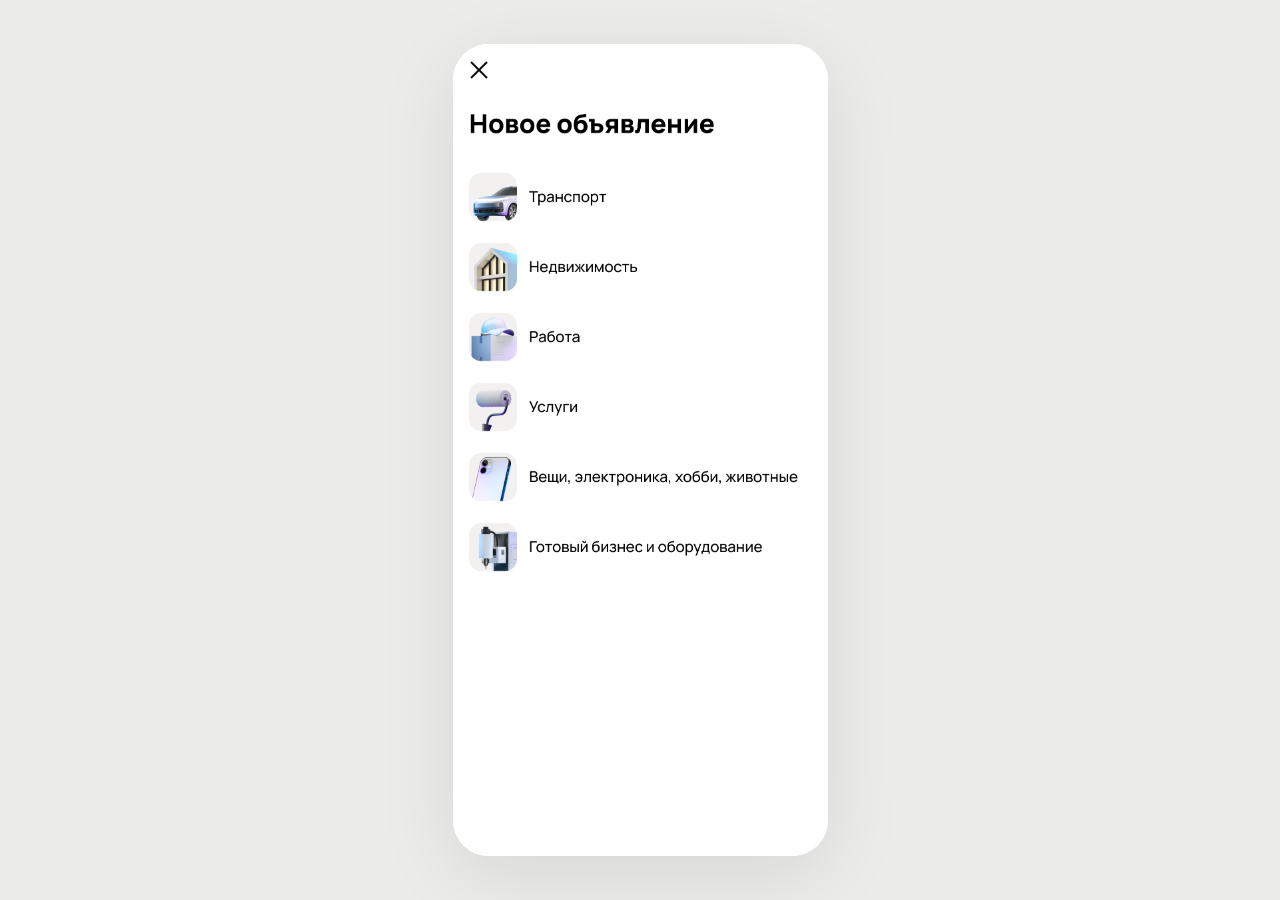
==== discounts-v39/index.html @ e060a644 "Опубликовать прототип скидок v39 на семь дней" ====
<!doctype html>
<html lang="ru"><head><meta charset="utf-8"><meta name="viewport" content="width=device-width, initial-scale=1, viewport-fit=cover"><meta name="theme-color" content="#ffffff"><meta name="description" content="Прототип выбора акций и скидок для объявления"><title>Привлеките покупателей</title><link rel="stylesheet" href="style.css?v=39"><link rel="preload" as="image" href="assets/product-boots.png"></head>
<body><div class="stage"><main class="phone" id="app">
<div id="screen"><header class="header" id="header"><div class="status"><img src="assets/status-bar.png" alt="9:41"></div><nav class="nav"><button class="back" aria-label="Назад" data-action="back"><img src="assets/icon-back.png" alt=""></button><button class="save" data-action="save">Сохранить и выйти</button></nav><div class="compactWrap" aria-hidden="true"><div class="compactProduct"><img src="assets/product-boots.png" alt=""><div class="productInfo"><div class="price"><strong data-price>5 000 ₽</strong><del data-old hidden aria-label="5 000 ₽"><img class="oldPriceImage" src="assets/old-price-header.png" alt="5 000 ₽"></del></div><div class="badges smallBadges" data-badges></div></div></div></div></header>
<div class="scroll" id="scroll"><section class="intro"><h1 class="title"><img src="assets/page-title.png" alt="Привлеките покупателей"></h1><div class="product"><img src="assets/product-boots.png" alt="Коричневые ботинки Hermes"><div class="productInfo"><div class="price"><strong data-price>5 000 ₽</strong><del data-old hidden aria-label="5 000 ₽"><img class="oldPriceImage" src="assets/old-price-header.png" alt="5 000 ₽"></del></div><span class="productName">Ботинки Hermes</span><div class="badges" data-badges></div></div></div><div class="visibility"><img src="assets/icon-eye.png" alt="">Скидки повышают просмотры до x3</div></section>
<section class="options"><div class="sales"><div class="salesTitle"><strong>Распродажи Авито</strong><button aria-label="Как работают распродажи" class="help" data-sheet="sales"><img src="assets/icon-help.png" alt=""></button></div><div class="carousel" id="carousel" aria-label="Распродажи" tabindex="0">
<article class="saleCard"><div class="cardHeading"><img src="assets/sale-hvatamba.png" alt=""><strong>Хватамба</strong><button class="toggle" role="switch" aria-checked="false" aria-label="Участие в Хватамбе" data-toggle="hvatamba"><img src="assets/toggle-off.png" alt=""></button></div><p class="description">12 авг – 20 сен · ещё 7 дней.<br>Товары продаются до 41% быстрее</p><div class="saleFooter"><button class="pill" data-sheet="hvatamba"><span>Скидка <span data-percent="hvatamba">20</span>%</span> <img class="chevron" src="assets/icon-chevron.png" alt=""></button><div class="salePrice"><del aria-label="5 000 ₽"><img class="oldPriceImage" src="assets/old-price-sale.png" alt="5 000 ₽"></del><span id="hvatambaPrice">4 000 ₽</span></div></div></article>
<article class="saleCard"><div class="cardHeading"><img src="assets/sale-lovita.png" alt=""><strong>Ловита</strong><button class="toggle" role="switch" aria-checked="false" aria-label="Участие в Ловите" data-toggle="lovita"><img src="assets/toggle-off.png" alt=""></button></div><p class="description">После окончания Хватамбы<br>Начнётся автоматически</p><div class="saleFooter"><button class="pill" data-sheet="lovita"><span>Скидка <span data-percent="lovita">10</span>%</span> <img class="chevron" src="assets/icon-chevron.png" alt=""></button><div class="salePrice"><del aria-label="5 000 ₽"><img class="oldPriceImage" src="assets/old-price-sale.png" alt="5 000 ₽"></del><span id="lovitaPrice">4 500 ₽</span></div></div></article>
</div></div>
<article class="optionCard"><div class="cardHeading"><img src="assets/delivery-discount.png" alt=""><strong>Скидка на доставку</strong><button class="toggle" role="switch" aria-checked="false" aria-label="Скидка на доставку" data-toggle="delivery"><img src="assets/toggle-off.png" alt=""></button></div><p class="description">Предложите её покупателям — шансов на продажу будет до 2,5 раз больше</p><button class="pill" data-sheet="delivery"><span id="deliveryValue">350 ₽</span> <img class="chevron" src="assets/icon-chevron.png" alt=""></button></article>
<article class="optionCard"><div class="cardHeading"><img src="assets/quantity-discount.png" alt=""><strong>Скидка за количество</strong><button class="toggle" role="switch" aria-checked="false" aria-label="Скидка за количество" data-toggle="quantity"><img src="assets/toggle-off.png" alt=""></button></div><p class="description">Снижайте цену за заказ нескольких товаров — так покупают до 25% больше</p><button class="pill" data-sheet="quantity"><span id="quantityValue">10% от 3 товаров</span> <img class="chevron" src="assets/icon-chevron.png" alt=""></button></article>
</section></div>
<footer class="footer"><button class="total" data-sheet="total"><span>Вы получите за товар</span><span class="dots"></span><strong data-payout aria-live="polite">5 000 ₽</strong></button><button class="primary continueButton" disabled aria-label="Продолжить"><img src="assets/continue-button.png" alt=""></button><div class="home"><i></i></div></footer></div>
<div class="overlay" id="overlay" hidden><div class="scrim" data-action="close"></div><section class="sheet" role="dialog" aria-modal="true" aria-labelledby="sheetTitle" tabindex="-1"><div class="handle"></div><button class="close" aria-label="Закрыть" data-action="close">×</button><div id="sheetContent"></div></section></div>
<div class="toast" id="toast" role="status"></div>
</main></div><script src="app.js?v=39"></script><script src="intro.js?v=39"></script><script src="confetti.js?v=39"></script></body></html>
---- discounts-v39/style.css ----
@font-face { font-family: 'Avito Text'; src: url('fonts/AvitoSansText-Regular.woff2') format('woff2'); font-weight: 400; font-display: swap; }
@font-face { font-family: 'Avito Text'; src: url('fonts/AvitoSansText-Bold.woff2') format('woff2'); font-weight: 700; font-display: swap; }
@font-face { font-family: 'Avito Display'; src: url('fonts/AvitoSansDisplay-Bold.woff2') format('woff2'); font-weight: 700; font-display: swap; }
.stage { position: fixed; inset: 0; display: grid; place-items: center; background: #ececeb; color: #141414; }
.phone { width: min(100%, 375px); height: min(100dvh, 812px); position: relative; overflow: hidden; background: #fff; font-family: 'Avito Text', Arial, sans-serif; }
.phone * { box-sizing: border-box; }
.phone button { font-family: inherit; cursor: pointer; -webkit-tap-highlight-color: transparent; }
.header { position: absolute; z-index: 3; top: 0; width: 100%; height: 96px; background: #fff; transition: height 240ms ease, box-shadow 240ms ease; }
.headerCompact { height: 152px; border-radius: 0 0 20px 20px; box-shadow: 0 6px 18px #0000000d; }
.nav { height: 52px; display: flex; align-items: center; justify-content: space-between; padding: 0 16px 0 6px; }
.back, .save, .visibility, .help { border: 0; background: transparent; padding: 0; }
.save { color: #757575; font-size: 15px; height: 44px; }
.compactWrap { opacity: 0; transform: translateY(7px); pointer-events: none; transition: opacity 200ms ease, transform 240ms ease; }
.headerCompact .compactWrap { opacity: 1; transform: none; }
.compactProduct { display: flex; padding: 0 12px; gap: 12px; height: 60px; align-items: flex-start; }
.compactProduct > img { width: 48px; height: 48px; border-radius: 12px; }
.compactProduct .price { font-size: 16px; line-height: 20px; }
.compactProduct .price del { font-size: 12px; text-decoration-color: #ff4053; }
.productInfo { min-width: 0; flex: 1; }
.scroll { position: absolute; inset: 96px 0 0; overflow-y: auto; overscroll-behavior: contain; scrollbar-width: none; padding-bottom: 190px; }
.scroll::-webkit-scrollbar, .carousel::-webkit-scrollbar { display: none; }
.intro { padding: 16px 0 0; }
.product { display: flex; align-items: center; gap: 14px; width: 311px; height: 130px; margin: 0 auto; padding: 15px 14px; border-radius: 28px; box-shadow: 0 5px 26px #00000012; }
.product > img { width: 100px; height: 100px; border-radius: 18px; }
.price { display: flex; align-items: center; gap: 8px; font-size: 18px; line-height: 22px; white-space: nowrap; }
.price del { color: #949494; font-size: 12px; }
.badges { display: flex; flex-wrap: wrap; gap: 4px 0; margin-top: 6px; align-items: center; }
.deliveryBadge { order: 3; }
.quantityBadge { order: 2; }
.smallBadges { flex-wrap: nowrap; margin-top: 4px; }
.smallBadges .deliveryBadge { order: 2; }
.smallBadges .quantityBadge { order: 3; }
.visibility { display: flex; align-items: center; justify-content: center; gap: 4px; height: 36px; margin: 0 auto; padding-top: 16px; font-size: 15px; }
.options { padding: 24px 10px 0; display: flex; flex-direction: column; gap: 16px; }
.sales, .optionCard { background: #f2f1f0; border-radius: 28px; }
.sales { padding: 16px 8px 8px; overflow: visible; border-radius: 32px; }
.salesTitle { display: flex; align-items: center; justify-content: space-between; height: 20px; margin: 0 12px 10px; font-size: 15px; }
.carousel { display: flex; gap: 6px; overflow-x: auto; scroll-snap-type: x mandatory; scrollbar-width: none; margin: -24px -18px; padding: 24px 18px; scroll-padding-inline: 18px; }
.saleCard { box-shadow: 0 0 8px rgb(0 0 0 / 6%); background: white; border-radius: 28px; flex: 0 0 327px; min-height: 150px; padding: 10px 12px 14px; scroll-snap-align: start; }
.cardHeading { display: flex; align-items: center; gap: 6px; height: 28px; font-size: 15px; }
.cardHeading img { width: 28px; height: 28px; flex-shrink: 0; }
.cardHeading > :last-child { margin-left: auto; }
.cardHeading strong { white-space: nowrap; }
.description { font-size: 15px; line-height: 20px; margin: 8px 4px 12px; }
.saleFooter { display: flex; align-items: center; justify-content: space-between; gap: 4px; padding: 0 4px; }
.salePrice { display: flex; align-items: center; gap: 8px; white-space: nowrap; }
.salePrice del { font-size: 12px; color: #aaa; }
.salePrice > span { font-size: 15px; }
.optionCard { min-height: 150px; padding: 10px 12px 14px; }
.optionCard > button { margin-left: 4px; background: white; }
.footer { position: absolute; bottom: 0; width: 100%; padding: 0 10px; background: white; border-radius: 20px 20px 0 0; box-shadow: 0 -6px 24px #00000008; z-index: 4; }
.total { display: flex; align-items: center; gap: 6px; height: 54px; padding: 0 6px; font-size: 15px; }
.total > span { font-size: 15px; }
.dots { flex: 1; border-bottom: 1px dotted #ccc; margin-top: 8px; }
.footer > .primary { height: 52px; border-radius: 16px; }
.home { height: 44px; display: grid; place-items: end center; padding-bottom: 8px; }
.home i { width: 134px; height: 5px; border-radius: 5px; background: #141414; }
@media (min-width: 500px) { .phone { border-radius: 36px; box-shadow: 0 18px 80px #00000018; } }
@media (prefers-reduced-motion: reduce) { .phone * { transition: none !important; scroll-behavior: auto !important; } }

body { margin: 0; }
button { color: inherit; }
[hidden] { display: none !important; }
.headerCompact .compactWrap { pointer-events: auto; }
.productName { font-size: 15px; line-height: 20px; white-space: nowrap; }
.pill { border: 0; border-radius: 30px; background: #f2f1f0; padding: 9px 14px; font-size: 15px; line-height: 18px; white-space: nowrap; }
.primary { width: 100%; border: 0; border-radius: 16px; background: #141414; color: white; font-size: 15px; font-weight: 400; min-height: 52px; padding: 14px; transition: background 160ms ease, transform 160ms ease; }
.primary:active { background: #333; transform: scale(.985); }
.total { width: 100%; border: 0; background: transparent; }
.total strong { white-space: nowrap; font-weight: 400; }
button:focus-visible, select:focus-visible, .carousel:focus-visible { outline: 2px solid #141414; outline-offset: 3px; }
.overlay { position: absolute; inset: 0; z-index: 10; display: flex; align-items: flex-end; }
.scrim { position: absolute; inset: 0; background: #0006; animation: fadeIn 180ms ease both; }
.sheet { position: relative; width: 100%; max-height: 92%; overflow-y: auto; border-radius: 26px 26px 0 0; background: white; padding: 28px 20px 28px; outline: none; animation: slideUp 260ms cubic-bezier(.2,.8,.2,1) both; }
.handle { position: absolute; width: 36px; height: 4px; top: 8px; left: calc(50% - 18px); background: #d6d6d6; border-radius: 4px; }
.close { position: absolute; right: 12px; top: 15px; width: 32px; height: 32px; border: 0; border-radius: 50%; background: #f2f1f0; font-size: 24px; line-height: 28px; }
.sheet h2 { margin: 8px 30px 16px 0; font-family: 'Avito Display', sans-serif; font-size: 24px; line-height: 28px; }
.sheet p { font-size: 16px; line-height: 22px; margin: 0 0 16px; }
.sheet .primary { margin-top: 16px; }
.choice { position: relative; display: flex; align-items: center; justify-content: space-between; padding: 14px; border-radius: 14px; margin-bottom: 6px; background: #f5f5f5; cursor: pointer; }
.choice input { position: absolute; opacity: 0; }
.choice i { width: 22px; height: 22px; border: 1px solid #ccc; border-radius: 50%; }
.choice input:checked ~ i { border: 7px solid #141414; }
.choice:has(input:focus-visible) { outline: 2px solid #141414; }
.countLabel { display: flex; justify-content: space-between; align-items: center; margin-top: 14px; font-size: 15px; }
.countLabel select { font: inherit; padding: 8px; border: 1px solid #ddd; border-radius: 8px; background: white; }
.receipt { display: grid; grid-template-columns: 1fr auto; gap: 14px 8px; font-size: 15px; margin: 24px 0; }
.muted { color: #757575; font-size: 14px !important; }
.summaryPhoto { width: 80px; height: 80px; border-radius: 18px; }
.sheet h3 { margin: 10px 0 4px; }
.summaryPrice { font-size: 24px; font-weight: 700; }
.summaryList { padding-left: 20px; font-size: 15px; line-height: 24px; margin: 18px 0; }
.textButton { border: 0; background: transparent; width: 100%; padding: 16px; color: #141414; font-size: 15px; }
.toast { position: absolute; z-index: 15; bottom: 158px; left: 20px; right: 20px; padding: 12px; border-radius: 14px; background: #252525; color: white; font-size: 15px; text-align: center; pointer-events: none; opacity: 0; transform: translateY(8px); transition: opacity 200ms, transform 200ms; }
.toast.shown { opacity: 1; transform: none; }
@keyframes fadeIn { from { opacity: 0; } to { opacity: 1; } }
@keyframes slideUp { from { transform: translateY(100%); } to { transform: translateY(0); } }
@media (max-width: 374px) { .saleCard { flex-basis: calc(100vw - 48px); } .product { width: calc(100% - 32px); gap: 10px; } .cardHeading { font-size: 13px; } .pill { padding: 9px 10px; } }
@media (prefers-reduced-motion: reduce) { .phone * { animation: none !important; } }

.status { height: 44px; }
.status img { display: block; width: 375px; height: 44px; }
.back { display: grid; place-items: center; width: 40px; height: 40px; }
.back img { width: 24px; height: 24px; }
.title { margin: 0 0 20px; height: 72px; }
.title img { display: block; width: 375px; height: 72px; }
.badge { display: flex; align-items: center; padding: 0; border: 0; height: 23px; background: transparent; }
.badge img { display: block; width: auto; height: auto; max-height: 23px; border-radius: 0; }
.saleBadge img { width: 90px; }
.deliveryBadge img { width: 129px; }
.quantityBadge img { width: 34px; }
.badge img[src$="-on.png"] { height: 21px; width: auto; }
.saleBadge img[src$="-on.png"] { width: 88px; }
.deliveryBadge img[src$="-on.png"] { width: 129px; }
.quantityBadge img[src$="-on.png"] { width: 33px; }
.toggle { display: flex; align-items: center; justify-content: center; position: relative; flex: 0 0 40px; width: 40px; height: 40px; padding: 0; border: 0; background: transparent; }
.toggle img { width: 40px; height: 21px; }
.help { display: grid; place-items: center; width: 20px; height: 20px; }
.help img { width: 20px; height: 20px; }
.visibility > img:first-child { width: 14px; height: 16px; }
.chevron { width: 8px; height: 16px; vertical-align: middle; }
.pill { display: inline-flex; align-items: center; justify-content: center; gap: 4px; height: 36px; }
.continueButton { display: block; padding: 0; background: transparent; }
.continueButton img { display: block; width: 100%; height: 52px; }

.price del, .salePrice del { position: relative; text-decoration: none; }

.price del, .salePrice del { display: inline-flex; flex: 0 0 59px; width: 59px; height: 20px; font-size: 15px; line-height: 20px; }
.oldPriceImage { display: block; width: 59px; height: 20px; }

.headerCompact .nav { height: 48px; }
.compactProduct { padding: 0 16px 12px 12px; }
.compactProduct .productInfo { padding-top: 0.5px; }

.badge { position: relative; flex-shrink: 0; }
.saleBadge { width: 90px; }
.deliveryBadge { width: 129px; }
.quantityBadge { width: 34px; }
.badge .badgeOff, .badge .badgeOn { position: absolute; left: 0; top: 50%; transform: translateY(-50%); transition: opacity 260ms ease; }
.badge .badgeOn { opacity: 0; }
.badgeEnabled .badgeOff { opacity: 0; }
.badgeEnabled .badgeOn { opacity: 1; }
[data-old] { opacity: 0; visibility: hidden; transition: opacity 280ms ease, visibility 280ms; }
[data-old].priceVisible { opacity: 1; visibility: visible; }

.price [data-price] { display: inline-block; }

.product .price { gap: 6px; }

.price { justify-content: flex-start; }
.price [data-price], .price [data-old] { flex-shrink: 0; }
.price [data-old] { margin: 0; }

@property --badge-reveal {
  syntax: '<percentage>';
  inherits: true;
  initial-value: -35%;
}
.badge { --badge-reveal: -35%; transition: --badge-reveal 450ms cubic-bezier(.25,.1,.25,1); }
.badge.badgeEnabled { --badge-reveal: 100%; }
.badge .badgeOn, .badge .badgeOff { opacity: 1; transition: none; }
.badge .badgeOn {
  mask-image: linear-gradient(to right, black var(--badge-reveal), transparent calc(var(--badge-reveal) + 35%));
  -webkit-mask-image: linear-gradient(to right, black var(--badge-reveal), transparent calc(var(--badge-reveal) + 35%));
}
.badge .badgeOff {
  mask-image: linear-gradient(to right, transparent var(--badge-reveal), black calc(var(--badge-reveal) + 35%));
  -webkit-mask-image: linear-gradient(to right, transparent var(--badge-reveal), black calc(var(--badge-reveal) + 35%));
}

@property --price-reveal {
  syntax: '<percentage>';
  inherits: false;
  initial-value: -35%;
}
[data-old] {
  --price-reveal: -35%;
  opacity: 1;
  visibility: visible;
  mask-image: linear-gradient(to right, black var(--price-reveal), transparent calc(var(--price-reveal) + 35%));
  -webkit-mask-image: linear-gradient(to right, black var(--price-reveal), transparent calc(var(--price-reveal) + 35%));
  transition: --price-reveal 450ms cubic-bezier(.25,.1,.25,1);
}
[data-old].priceVisible { --price-reveal: 100%; }

.figmaSheet { padding: 0; border-radius: 32px 32px 0 0; }
.figmaSheet .handle { display: none; }
.figmaSheet .close { top: 6px; right: 6px; width: 44px; height: 44px; opacity: 0; z-index: 2; }
.figmaSheet .close:focus-visible { opacity: 1; }
.figmaSheet h2 { position: absolute; width: 1px; height: 1px; padding: 0; margin: 0; overflow: hidden; clip-path: inset(50%); }
.figmaSheetCanvas { position: relative; width: 100%; }
.figmaSheetImage { display: block; width: 100%; height: auto; }
.timelinePrice { position: absolute; top: 48.67%; height: 4.57%; display: flex; align-items: center; width: 22%; background: white; font-size: 16px; line-height: 24px; white-space: nowrap; }
.firstPrice { left: 9.87%; color: #9654f5; }
.secondPrice { left: 38.4%; color: #00b755; }

.help { position: relative; }
.help::after { content: ""; position: absolute; left: 13px; top: 1px; width: 8px; height: 8px; background: url("assets/help-notification.png") center / contain no-repeat; opacity: 0; transition: opacity 180ms ease; pointer-events: none; }
.help.hasNotification::after { opacity: 1; }

.staticSheet { border-radius: 32px 32px 0 0; }
.sheetDoneHotspot { position: absolute; bottom: 0; left: 0; width: 100%; border: 0; padding: 0; background: transparent; }
.sheetDoneHotspot:focus-visible { outline: 2px solid #141414; outline-offset: -4px; }

.sheetValuePatch { position: absolute; display: flex; align-items: center; background: white; font-family: 'Avito Text', sans-serif; font-size: 16px; line-height: 20px; pointer-events: none; }
.fieldPatch { background: #f2f1f0; }
.chipsPatch { gap: 8px; background: white; overflow: hidden; }
.sheetChoice { display: flex; align-items: center; justify-content: center; height: 36px; padding: 0 16px; border-radius: 12px; background: #f2f1f0; color: #141414; white-space: nowrap; font-size: 14px; flex-shrink: 0; }
.sheetChoice.selected { background: #141414; color: white; }
.countPatch { align-items: center; }
.previewPricePatch { font-weight: 700; font-size: 16px; white-space: nowrap; }
.sliderPatch { background: linear-gradient(#f2f1f0 50%, white 50%); }
.sheetSliderTrack { position: relative; height: 2px; width: 100%; background: #ddd; }
.sheetSliderTrack > span { display: block; height: 100%; background: #141414; }
.sheetSliderTrack i { position: absolute; top: 50%; transform: translate(-50%, -50%); width: 16px; height: 16px; border-radius: 50%; background: #141414; }

.introFlow { position: absolute; inset: 0; overflow-y: auto; overscroll-behavior: contain; background: white; }
.introFlow[hidden], #screen[hidden] { display: none; }
.introCanvas { position: relative; width: 100%; }
.introCanvas > img { display: block; width: 100%; height: auto; }
.introHit { position: absolute; border: 0; background: transparent; padding: 0; }
.introNext { left: 0; width: 100%; }
.introBack { left: 0; width: 48px; }
.introHit:focus-visible { outline: 2px solid #141414; outline-offset: -4px; border-radius: 12px; }

.introContinueLabel { display: flex; align-items: center; justify-content: center; margin: 8px; height: 52px; border-radius: 16px; background: #141414; color: white; font-size: 16px; }

.introPrefill { position: absolute; display: flex; align-items: center; font: 16px/22px 'Avito Text', sans-serif; overflow: hidden; border-radius: 8px; pointer-events: none; }
.introPrefill img { width: 100%; height: 100%; object-fit: cover; }

.introFlow { display: flex; flex-direction: column; overflow: hidden; outline: none; }
.introViewport { flex: 1; min-height: 0; overflow-y: auto; overscroll-behavior: contain; }
.introCrop { position: relative; overflow: hidden; width: 100%; }
.introFixedFooter { position: relative; flex-shrink: 0; padding: 10px 8px 0; background: white; box-shadow: 0 -6px 18px #00000008; border-radius: 20px 20px 0 0; }
.introFixedNext { display: flex; align-items: center; justify-content: center; width: 100%; height: 52px; padding: 0; border: 0; border-radius: 16px; background: #141414; color: white; font-size: 16px; }
.introFixedNext img { width: 100%; height: 52px; }
.introPayout { display: flex; align-items: center; justify-content: space-between; padding: 10px 8px 18px; font-size: 14px; }
.introPayout strong { font-weight: 400; }

.introSelectedCategory { display: grid; place-items: center; width: 22px; height: 22px; border-radius: 50%; background: #141414; color: white; font-size: 15px; }
.introSecondary { width: 100%; height: 52px; margin-top: 8px; border: 0; border-radius: 16px; background: #f2f1f0; color: #141414; font-size: 16px; }
.visibility { cursor: default; }

.phone .continueButton:disabled { cursor: default; opacity: 1; }

.confettiCanvas { position: absolute; inset: 0; width: 100%; height: 100%; pointer-events: none; z-index: 9; }

.confettiTitle { position: absolute; top: 43%; left: 16px; right: 16px; z-index: 10; pointer-events: none; opacity: 0; text-align: center; font: 700 36px/1.05 'Avito Display', sans-serif; color: #141414; transform-origin: center; text-wrap: balance; }

.publicationCelebration { position: absolute; inset: 0; z-index: 8; background: white; overflow: hidden; }
.publicationNav { position: absolute; inset: 0 0 auto; height: 96px; overflow: hidden; background: white; }
.publicationNav > img { width: 100%; display: block; }
.publicationBack { inset: 44px auto auto 0; width: 48px; height: 48px; }
.publicationCard { position: absolute; top: 32%; left: 20px; width: calc(100% - 40px); height: 130px; display: flex; gap: 12px; align-items: flex-start; padding: 12px; border-radius: 28px; background: white; box-shadow: 0 4px 24px #0000001f, 0 1px 3px #0000000d; }
.publicationCard > img { width: 106px; height: 106px; object-fit: cover; border-radius: 20px; flex-shrink: 0; }
.publicationCard > div { padding-top: 2px; display: flex; flex-direction: column; font: 15px/20px 'Avito Text', sans-serif; white-space: nowrap; }
.publicationCard strong { font-size: 18px; line-height: 22px; transform-origin: left top; }
.publicationHome { position: absolute; bottom: 0; left: 0; width: 100%; }
.confettiTitle { top: calc(32% + 158px); left: 30px; right: 30px; font: 700 32px/36px 'Avito Text', sans-serif; white-space: pre-line; }

.publicationSourceCover { position: absolute; left: 0; top: 17%; width: 100%; height: 13%; background: white; }
.publicationCard { z-index: 9; pointer-events: none; }
.publicationCardInitial { top: 154px; left: 12px; width: calc(100% - 24px); height: 66px; padding: 9px; border-radius: 20px; }
.publicationCardInitial > img { width: 48px; height: 48px; border-radius: 12px; }
.publicationCardInitial strong { transform: scale(.888888889); line-height: 22.5px; }
.publicationCardInitial .publicationDetails { opacity: 0; }
.confettiCanvas { z-index: 10; }
.confettiTitle { z-index: 11; }

.publicationCard strong { height: 22px; display: block; }
.publicationCard strong + span { margin-top: 2px; }
.publicationCardInitial strong { height: 20px; }
.publicationCardInitial strong + span { margin-top: 1px; }

.status, .home { display: none; }
.header { height: 52px; }
.header.headerCompact { height: 108px; }
.scroll { top: 52px; padding-bottom: 145px; }
.footer { padding-bottom: max(12px, env(safe-area-inset-bottom)); }
.introFixedHeader { flex-shrink: 0; height: 52px; background: white; z-index: 2; }
.introFlow:not([data-step="0"]) .introCanvas { margin-top: -52px; }
.introFixedFooter { padding-bottom: max(12px, env(safe-area-inset-bottom)); }
.publicationNav { height: 52px; }
.publicationBack { top: 0; }
.publicationSourceCover { top: 94px; height: 94px; }
.publicationCardInitial { top: 110px; }
.confettiTitle { top: calc(45.58% - 94px); }
@media (max-width: 500px) { .phone { height: 100dvh; border-radius: 0; box-shadow: none; } }
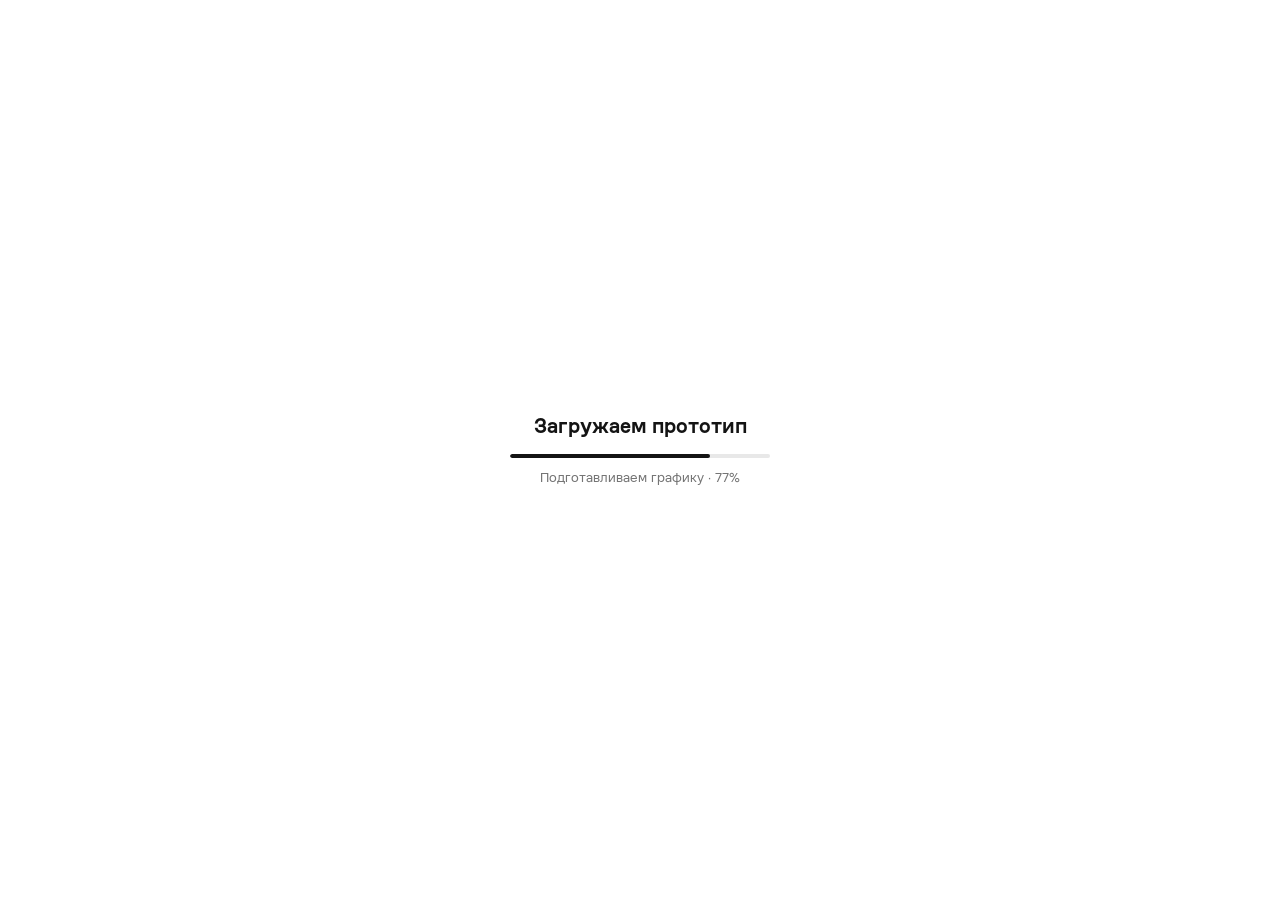
==== commit f2ddd7b0: "Исправить предзаполнение и загрузку графики" ====
--- a/discounts-v39/index.html
+++ b/discounts-v39/index.html
@@ -1,6 +1,6 @@
 <!doctype html>
-<html lang="ru"><head><meta charset="utf-8"><meta name="viewport" content="width=device-width, initial-scale=1, viewport-fit=cover"><meta name="theme-color" content="#ffffff"><meta name="description" content="Прототип выбора акций и скидок для объявления"><title>Привлеките покупателей</title><link rel="stylesheet" href="style.css?v=39"><link rel="preload" as="image" href="assets/product-boots.png"></head>
-<body><div class="stage"><main class="phone" id="app">
+<html lang="ru"><head><meta charset="utf-8"><meta name="viewport" content="width=device-width, initial-scale=1, viewport-fit=cover"><meta name="theme-color" content="#ffffff"><meta name="description" content="Прототип выбора акций и скидок для объявления"><title>Привлеките покупателей</title><link rel="stylesheet" href="style.css?v=43"><link rel="preload" as="image" href="assets/product-boots.png"></head>
+<body><div class="assetGate" id="assetGate" role="status" aria-live="polite"><div class="assetGateContent"><strong class="assetGateTitle">Загружаем прототип</strong><div class="assetGateTrack"><span class="assetGateProgress" id="assetGateProgress"></span></div><span class="assetGateStatus" id="assetGateStatus">Подготавливаем графику · 0%</span></div></div><div class="stage"><main class="phone" id="app" aria-busy="true">
 <div id="screen"><header class="header" id="header"><div class="status"><img src="assets/status-bar.png" alt="9:41"></div><nav class="nav"><button class="back" aria-label="Назад" data-action="back"><img src="assets/icon-back.png" alt=""></button><button class="save" data-action="save">Сохранить и выйти</button></nav><div class="compactWrap" aria-hidden="true"><div class="compactProduct"><img src="assets/product-boots.png" alt=""><div class="productInfo"><div class="price"><strong data-price>5 000 ₽</strong><del data-old hidden aria-label="5 000 ₽"><img class="oldPriceImage" src="assets/old-price-header.png" alt="5 000 ₽"></del></div><div class="badges smallBadges" data-badges></div></div></div></div></header>
 <div class="scroll" id="scroll"><section class="intro"><h1 class="title"><img src="assets/page-title.png" alt="Привлеките покупателей"></h1><div class="product"><img src="assets/product-boots.png" alt="Коричневые ботинки Hermes"><div class="productInfo"><div class="price"><strong data-price>5 000 ₽</strong><del data-old hidden aria-label="5 000 ₽"><img class="oldPriceImage" src="assets/old-price-header.png" alt="5 000 ₽"></del></div><span class="productName">Ботинки Hermes</span><div class="badges" data-badges></div></div></div><div class="visibility"><img src="assets/icon-eye.png" alt="">Скидки повышают просмотры до x3</div></section>
 <section class="options"><div class="sales"><div class="salesTitle"><strong>Распродажи Авито</strong><button aria-label="Как работают распродажи" class="help" data-sheet="sales"><img src="assets/icon-help.png" alt=""></button></div><div class="carousel" id="carousel" aria-label="Распродажи" tabindex="0">
@@ -13,4 +13,4 @@
 <footer class="footer"><button class="total" data-sheet="total"><span>Вы получите за товар</span><span class="dots"></span><strong data-payout aria-live="polite">5 000 ₽</strong></button><button class="primary continueButton" disabled aria-label="Продолжить"><img src="assets/continue-button.png" alt=""></button><div class="home"><i></i></div></footer></div>
 <div class="overlay" id="overlay" hidden><div class="scrim" data-action="close"></div><section class="sheet" role="dialog" aria-modal="true" aria-labelledby="sheetTitle" tabindex="-1"><div class="handle"></div><button class="close" aria-label="Закрыть" data-action="close">×</button><div id="sheetContent"></div></section></div>
 <div class="toast" id="toast" role="status"></div>
-</main></div><script src="app.js?v=39"></script><script src="intro.js?v=39"></script><script src="confetti.js?v=39"></script></body></html>
+</main></div><script src="app.js?v=43"></script><script src="intro.js?v=43"></script><script src="confetti.js?v=43"></script><script src="preload.js?v=43"></script></body></html>
--- a/discounts-v39/style.css
+++ b/discounts-v39/style.css
@@ -225,8 +225,13 @@
 
 .introContinueLabel { display: flex; align-items: center; justify-content: center; margin: 8px; height: 52px; border-radius: 16px; background: #141414; color: white; font-size: 16px; }
 
-.introPrefill { position: absolute; display: flex; align-items: center; font: 16px/22px 'Avito Text', sans-serif; overflow: hidden; border-radius: 8px; pointer-events: none; }
+.introPrefill { position: absolute; display: flex; align-items: center; font: 16px/22px 'Avito Text', sans-serif; overflow: hidden; pointer-events: none; }
 .introPrefill img { width: 100%; height: 100%; object-fit: cover; }
+.introInputPatch { justify-content: flex-start; padding: 0 18px; border-radius: 12px; background: #f2f1f0; }
+.introTextareaPatch { align-items: flex-start; padding-top: 16px; white-space: normal; }
+.introCopyPatch { align-items: flex-start; border-radius: 0; background: white; white-space: normal; }
+.introPhotoPatch { border-radius: 12px; }
+.introTogglePatch { padding: 1px; border-radius: 0; background: #f2f1f0; }
 
 .introFlow { display: flex; flex-direction: column; overflow: hidden; outline: none; }
 .introViewport { flex: 1; min-height: 0; overflow-y: auto; overscroll-behavior: contain; }
@@ -286,3 +291,19 @@
 .publicationCardInitial { top: 110px; }
 .confettiTitle { top: calc(45.58% - 94px); }
 @media (max-width: 500px) { .phone { height: 100dvh; border-radius: 0; box-shadow: none; } }
+
+.sheet.staticSheet { display: flex; flex-direction: column; overflow: hidden; height: min(762px, 92%); }
+.staticSheet #sheetContent { display: flex; flex-direction: column; min-height: 0; height: 100%; }
+.sheetBodyScroll { min-height: 0; flex: 1; overflow-y: auto; overscroll-behavior: contain; }
+.sheetBodyCrop { overflow: hidden; }
+.sheetFixedFooter { position: relative; flex-shrink: 0; overflow: hidden; background: white; border-radius: 24px 24px 0 0; box-shadow: 0 -4px 16px #00000008; }
+.sheetFooterImage { width: 100%; }
+.sheetFixedFooter .sheetDoneHotspot { z-index: 1; }
+
+.assetGate { position: fixed; inset: 0; z-index: 100; display: grid; place-items: center; background: #fff; font-family: 'Avito Text', Arial, sans-serif; color: #141414; opacity: 1; transition: opacity 180ms ease; }
+.assetGateLeaving { opacity: 0; pointer-events: none; }
+.assetGateContent { width: min(260px, calc(100% - 48px)); text-align: center; }
+.assetGateTitle { display: block; margin-bottom: 16px; font: 700 20px/24px 'Avito Display', 'Avito Text', sans-serif; }
+.assetGateTrack { height: 4px; overflow: hidden; border-radius: 4px; background: #e8e8e8; }
+.assetGateProgress { display: block; width: 0; height: 100%; border-radius: inherit; background: #141414; transition: width 120ms ease; }
+.assetGateStatus { display: block; margin-top: 10px; color: #757575; font-size: 13px; line-height: 18px; }
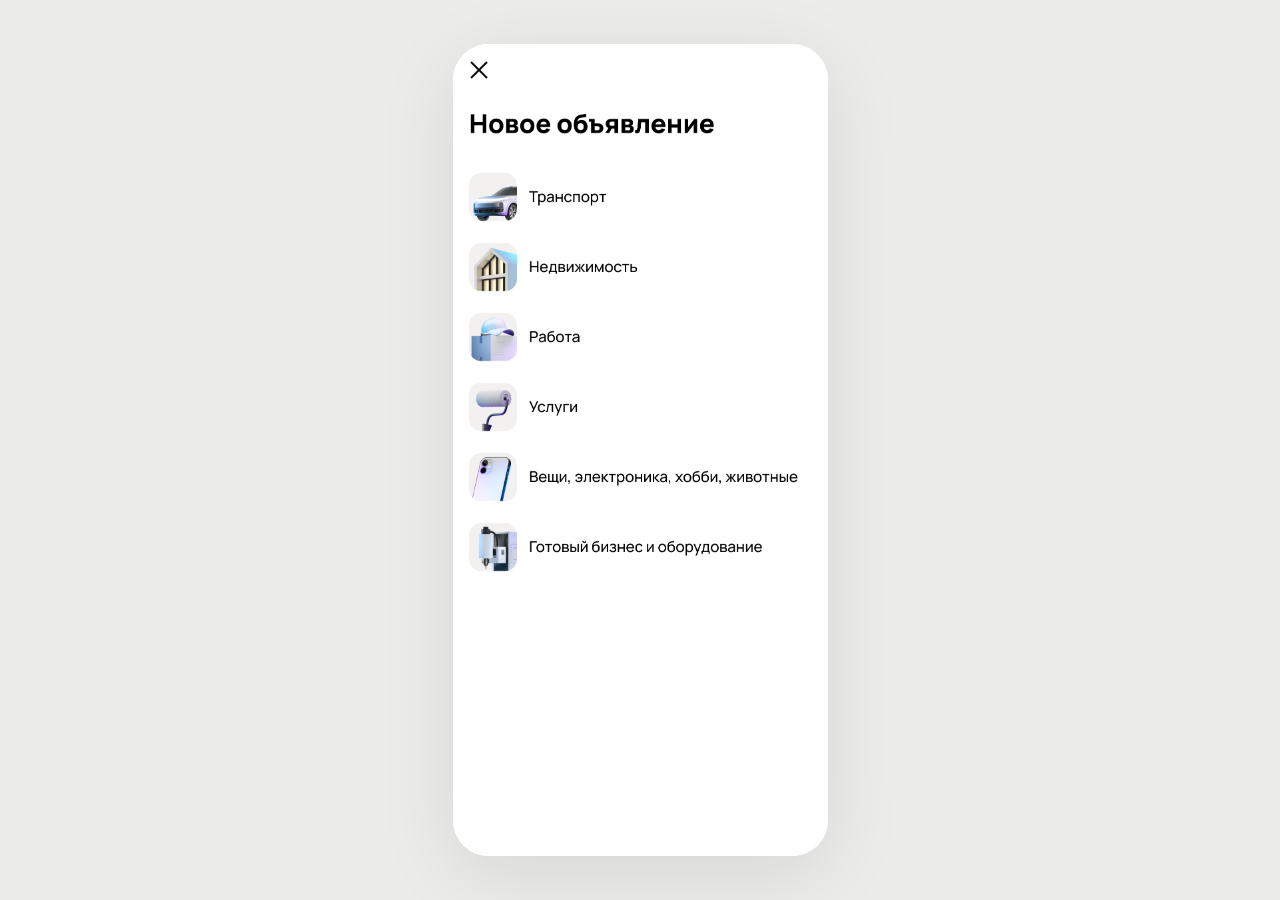
==== commit 2cb1c03a: "Ускорить предварительную загрузку" ====
--- a/discounts-v39/index.html
+++ b/discounts-v39/index.html
@@ -1,5 +1,5 @@
 <!doctype html>
-<html lang="ru"><head><meta charset="utf-8"><meta name="viewport" content="width=device-width, initial-scale=1, viewport-fit=cover"><meta name="theme-color" content="#ffffff"><meta name="description" content="Прототип выбора акций и скидок для объявления"><title>Привлеките покупателей</title><link rel="stylesheet" href="style.css?v=43"><link rel="preload" as="image" href="assets/product-boots.png"></head>
+<html lang="ru"><head><meta charset="utf-8"><meta name="viewport" content="width=device-width, initial-scale=1, viewport-fit=cover"><meta name="theme-color" content="#ffffff"><meta name="description" content="Прототип выбора акций и скидок для объявления"><title>Привлеките покупателей</title><link rel="stylesheet" href="style.css?v=44"><link rel="preload" as="image" href="assets/product-boots.png"></head>
 <body><div class="assetGate" id="assetGate" role="status" aria-live="polite"><div class="assetGateContent"><strong class="assetGateTitle">Загружаем прототип</strong><div class="assetGateTrack"><span class="assetGateProgress" id="assetGateProgress"></span></div><span class="assetGateStatus" id="assetGateStatus">Подготавливаем графику · 0%</span></div></div><div class="stage"><main class="phone" id="app" aria-busy="true">
 <div id="screen"><header class="header" id="header"><div class="status"><img src="assets/status-bar.png" alt="9:41"></div><nav class="nav"><button class="back" aria-label="Назад" data-action="back"><img src="assets/icon-back.png" alt=""></button><button class="save" data-action="save">Сохранить и выйти</button></nav><div class="compactWrap" aria-hidden="true"><div class="compactProduct"><img src="assets/product-boots.png" alt=""><div class="productInfo"><div class="price"><strong data-price>5 000 ₽</strong><del data-old hidden aria-label="5 000 ₽"><img class="oldPriceImage" src="assets/old-price-header.png" alt="5 000 ₽"></del></div><div class="badges smallBadges" data-badges></div></div></div></div></header>
 <div class="scroll" id="scroll"><section class="intro"><h1 class="title"><img src="assets/page-title.png" alt="Привлеките покупателей"></h1><div class="product"><img src="assets/product-boots.png" alt="Коричневые ботинки Hermes"><div class="productInfo"><div class="price"><strong data-price>5 000 ₽</strong><del data-old hidden aria-label="5 000 ₽"><img class="oldPriceImage" src="assets/old-price-header.png" alt="5 000 ₽"></del></div><span class="productName">Ботинки Hermes</span><div class="badges" data-badges></div></div></div><div class="visibility"><img src="assets/icon-eye.png" alt="">Скидки повышают просмотры до x3</div></section>
@@ -13,4 +13,4 @@
 <footer class="footer"><button class="total" data-sheet="total"><span>Вы получите за товар</span><span class="dots"></span><strong data-payout aria-live="polite">5 000 ₽</strong></button><button class="primary continueButton" disabled aria-label="Продолжить"><img src="assets/continue-button.png" alt=""></button><div class="home"><i></i></div></footer></div>
 <div class="overlay" id="overlay" hidden><div class="scrim" data-action="close"></div><section class="sheet" role="dialog" aria-modal="true" aria-labelledby="sheetTitle" tabindex="-1"><div class="handle"></div><button class="close" aria-label="Закрыть" data-action="close">×</button><div id="sheetContent"></div></section></div>
 <div class="toast" id="toast" role="status"></div>
-</main></div><script src="app.js?v=43"></script><script src="intro.js?v=43"></script><script src="confetti.js?v=43"></script><script src="preload.js?v=43"></script></body></html>
+</main></div><script src="app.js?v=44"></script><script src="intro.js?v=44"></script><script src="confetti.js?v=44"></script><script src="preload.js?v=44"></script></body></html>
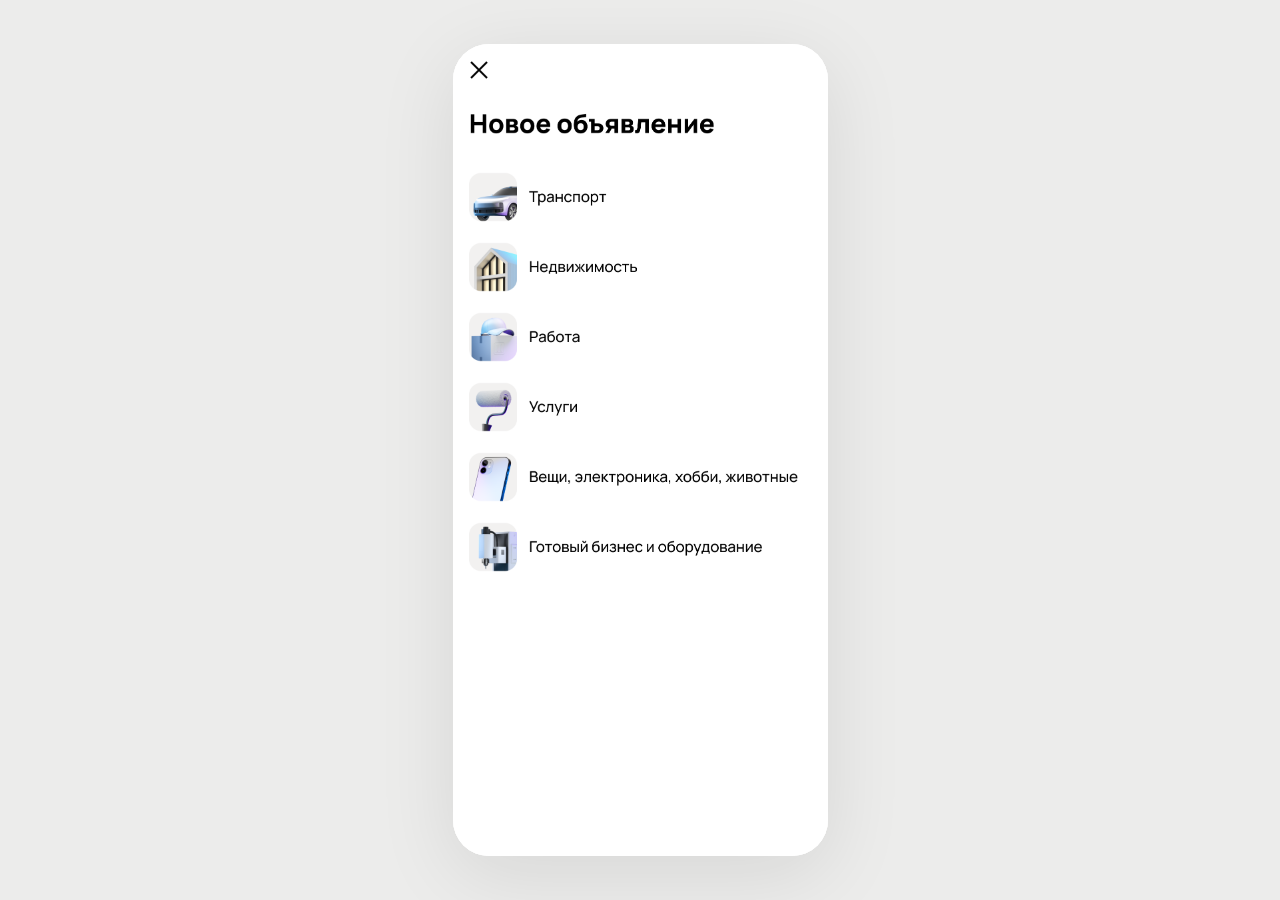
==== commit 3bafd2d1: "Отключить автоматическое восстановление скидок" ====
--- a/discounts-v39/index.html
+++ b/discounts-v39/index.html
@@ -1,5 +1,5 @@
 <!doctype html>
-<html lang="ru"><head><meta charset="utf-8"><meta name="viewport" content="width=device-width, initial-scale=1, viewport-fit=cover"><meta name="theme-color" content="#ffffff"><meta name="description" content="Прототип выбора акций и скидок для объявления"><title>Привлеките покупателей</title><link rel="stylesheet" href="style.css?v=44"><link rel="preload" as="image" href="assets/product-boots.png"></head>
+<html lang="ru"><head><meta charset="utf-8"><meta name="viewport" content="width=device-width, initial-scale=1, viewport-fit=cover"><meta name="theme-color" content="#ffffff"><meta name="description" content="Прототип выбора акций и скидок для объявления"><title>Привлеките покупателей</title><link rel="stylesheet" href="style.css?v=46"><link rel="preload" as="image" href="assets/product-boots.png"></head>
 <body><div class="assetGate" id="assetGate" role="status" aria-live="polite"><div class="assetGateContent"><strong class="assetGateTitle">Загружаем прототип</strong><div class="assetGateTrack"><span class="assetGateProgress" id="assetGateProgress"></span></div><span class="assetGateStatus" id="assetGateStatus">Подготавливаем графику · 0%</span></div></div><div class="stage"><main class="phone" id="app" aria-busy="true">
 <div id="screen"><header class="header" id="header"><div class="status"><img src="assets/status-bar.png" alt="9:41"></div><nav class="nav"><button class="back" aria-label="Назад" data-action="back"><img src="assets/icon-back.png" alt=""></button><button class="save" data-action="save">Сохранить и выйти</button></nav><div class="compactWrap" aria-hidden="true"><div class="compactProduct"><img src="assets/product-boots.png" alt=""><div class="productInfo"><div class="price"><strong data-price>5 000 ₽</strong><del data-old hidden aria-label="5 000 ₽"><img class="oldPriceImage" src="assets/old-price-header.png" alt="5 000 ₽"></del></div><div class="badges smallBadges" data-badges></div></div></div></div></header>
 <div class="scroll" id="scroll"><section class="intro"><h1 class="title"><img src="assets/page-title.png" alt="Привлеките покупателей"></h1><div class="product"><img src="assets/product-boots.png" alt="Коричневые ботинки Hermes"><div class="productInfo"><div class="price"><strong data-price>5 000 ₽</strong><del data-old hidden aria-label="5 000 ₽"><img class="oldPriceImage" src="assets/old-price-header.png" alt="5 000 ₽"></del></div><span class="productName">Ботинки Hermes</span><div class="badges" data-badges></div></div></div><div class="visibility"><img src="assets/icon-eye.png" alt="">Скидки повышают просмотры до x3</div></section>
@@ -13,4 +13,4 @@
 <footer class="footer"><button class="total" data-sheet="total"><span>Вы получите за товар</span><span class="dots"></span><strong data-payout aria-live="polite">5 000 ₽</strong></button><button class="primary continueButton" disabled aria-label="Продолжить"><img src="assets/continue-button.png" alt=""></button><div class="home"><i></i></div></footer></div>
 <div class="overlay" id="overlay" hidden><div class="scrim" data-action="close"></div><section class="sheet" role="dialog" aria-modal="true" aria-labelledby="sheetTitle" tabindex="-1"><div class="handle"></div><button class="close" aria-label="Закрыть" data-action="close">×</button><div id="sheetContent"></div></section></div>
 <div class="toast" id="toast" role="status"></div>
-</main></div><script src="app.js?v=44"></script><script src="intro.js?v=44"></script><script src="confetti.js?v=44"></script><script src="preload.js?v=44"></script></body></html>
+</main></div><script src="app.js?v=47"></script><script src="intro.js?v=46"></script><script src="confetti.js?v=45"></script><script src="preload.js?v=44"></script></body></html>
--- a/discounts-v39/style.css
+++ b/discounts-v39/style.css
@@ -259,6 +259,7 @@
 .publicationCard { position: absolute; top: 32%; left: 20px; width: calc(100% - 40px); height: 130px; display: flex; gap: 12px; align-items: flex-start; padding: 12px; border-radius: 28px; background: white; box-shadow: 0 4px 24px #0000001f, 0 1px 3px #0000000d; }
 .publicationCard > img { width: 106px; height: 106px; object-fit: cover; border-radius: 20px; flex-shrink: 0; }
 .publicationCard > div { padding-top: 2px; display: flex; flex-direction: column; font: 15px/20px 'Avito Text', sans-serif; white-space: nowrap; }
+.publicationCard > .publicationBadges { position: absolute; flex-direction: row; margin: 0; padding: 0; white-space: normal; }
 .publicationCard strong { font-size: 18px; line-height: 22px; transform-origin: left top; }
 .publicationHome { position: absolute; bottom: 0; left: 0; width: 100%; }
 .confettiTitle { top: calc(32% + 158px); left: 30px; right: 30px; font: 700 32px/36px 'Avito Text', sans-serif; white-space: pre-line; }
@@ -290,6 +291,10 @@
 .publicationSourceCover { top: 94px; height: 94px; }
 .publicationCardInitial { top: 110px; }
 .confettiTitle { top: calc(45.58% - 94px); }
+.confettiTitle { height: 72px; }
+@property --title-reveal { syntax: '<percentage>'; inherits: true; initial-value: -15%; }
+.confettiTitleSource { position: absolute; inset: 0; width: 100%; mask-image: linear-gradient(to right, transparent var(--title-reveal), black calc(var(--title-reveal) + 15%)); -webkit-mask-image: linear-gradient(to right, transparent var(--title-reveal), black calc(var(--title-reveal) + 15%)); }
+.confettiTitleDestination { display: block; position: absolute; inset: 0; width: 100%; height: 100%; object-fit: contain; mask-image: linear-gradient(to right, black var(--title-reveal), transparent calc(var(--title-reveal) + 15%)); -webkit-mask-image: linear-gradient(to right, black var(--title-reveal), transparent calc(var(--title-reveal) + 15%)); }
 @media (max-width: 500px) { .phone { height: 100dvh; border-radius: 0; box-shadow: none; } }
 
 .sheet.staticSheet { display: flex; flex-direction: column; overflow: hidden; height: min(762px, 92%); }
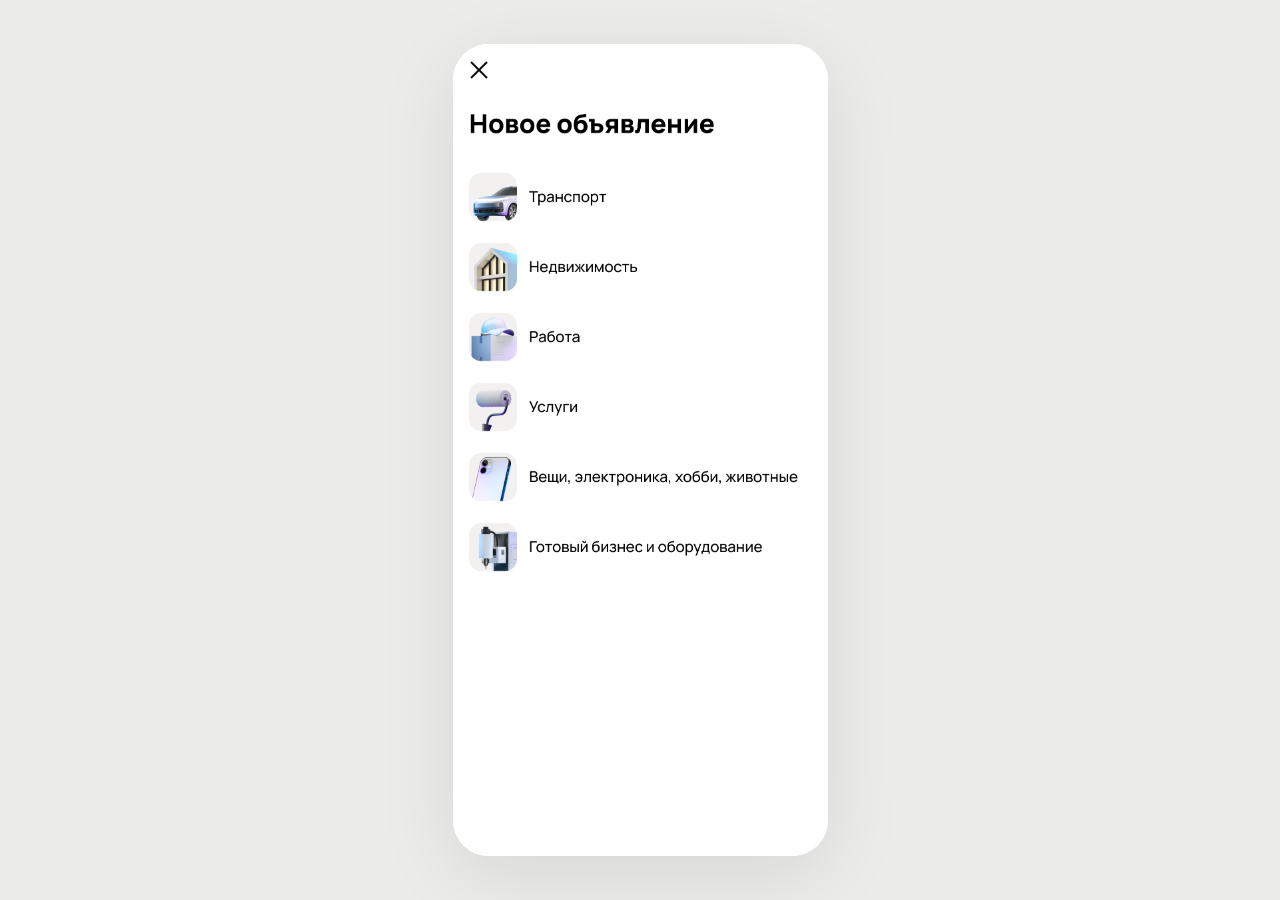
==== commit e4d6146b: "Убрать скачок текста в конце анимации карточки" ====
--- a/discounts-v39/index.html
+++ b/discounts-v39/index.html
@@ -13,4 +13,4 @@
 <footer class="footer"><button class="total" data-sheet="total"><span>Вы получите за товар</span><span class="dots"></span><strong data-payout aria-live="polite">5 000 ₽</strong></button><button class="primary continueButton" disabled aria-label="Продолжить"><img src="assets/continue-button.png" alt=""></button><div class="home"><i></i></div></footer></div>
 <div class="overlay" id="overlay" hidden><div class="scrim" data-action="close"></div><section class="sheet" role="dialog" aria-modal="true" aria-labelledby="sheetTitle" tabindex="-1"><div class="handle"></div><button class="close" aria-label="Закрыть" data-action="close">×</button><div id="sheetContent"></div></section></div>
 <div class="toast" id="toast" role="status"></div>
-</main></div><script src="app.js?v=47"></script><script src="intro.js?v=46"></script><script src="confetti.js?v=45"></script><script src="preload.js?v=44"></script></body></html>
+</main></div><script src="app.js?v=47"></script><script src="intro.js?v=48"></script><script src="confetti.js?v=45"></script><script src="preload.js?v=44"></script></body></html>
